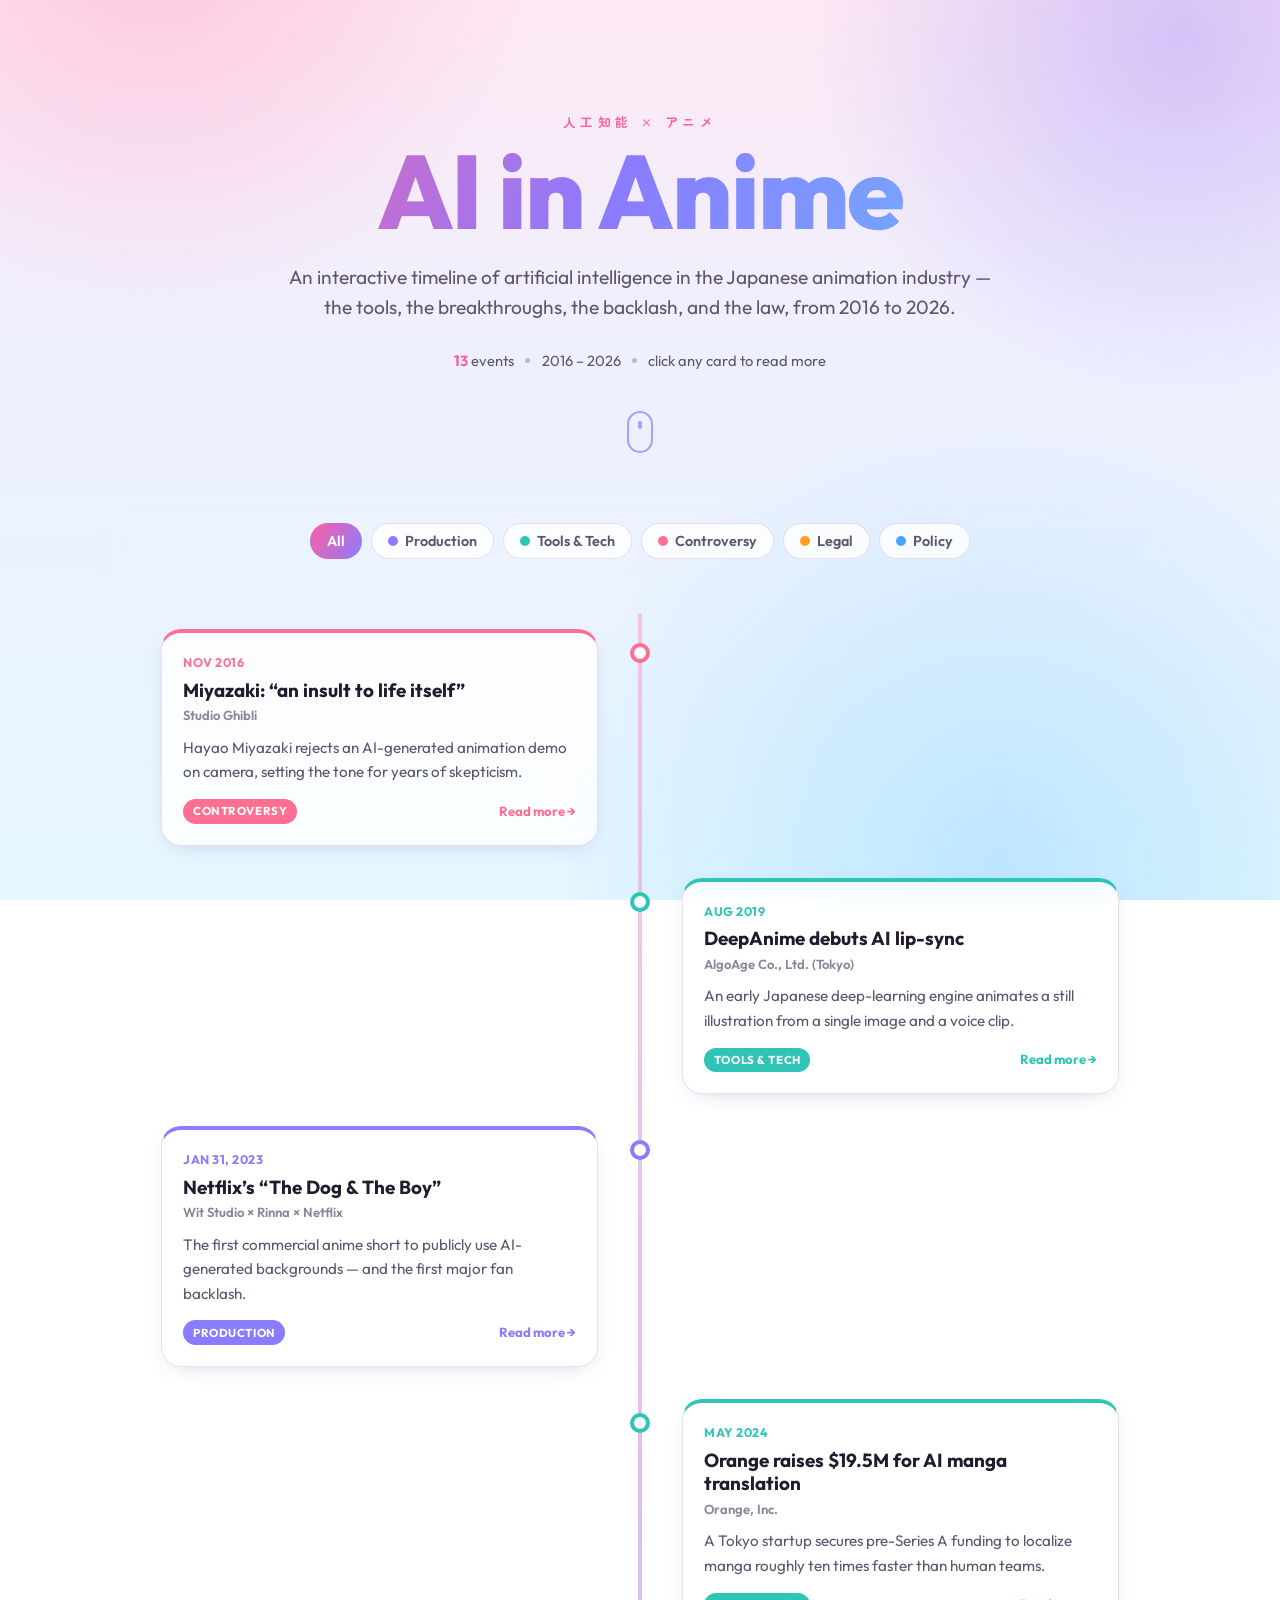
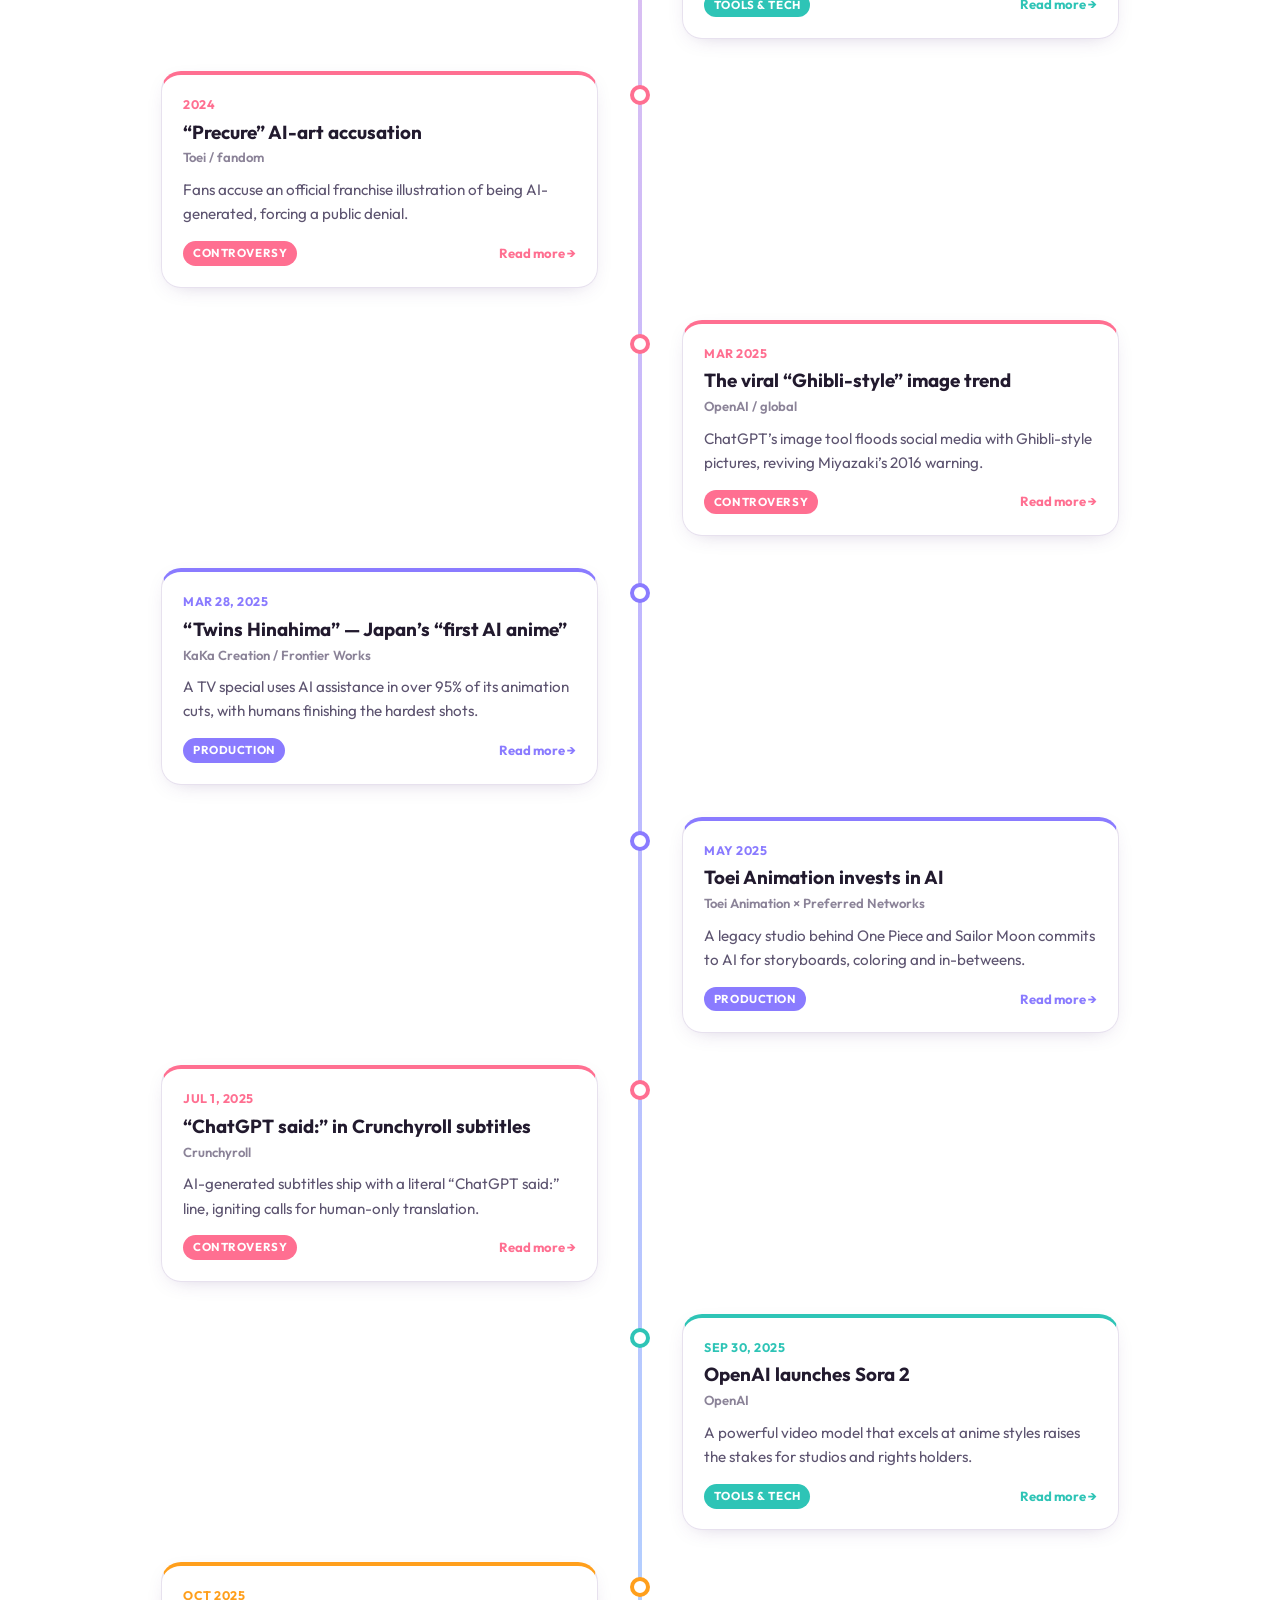
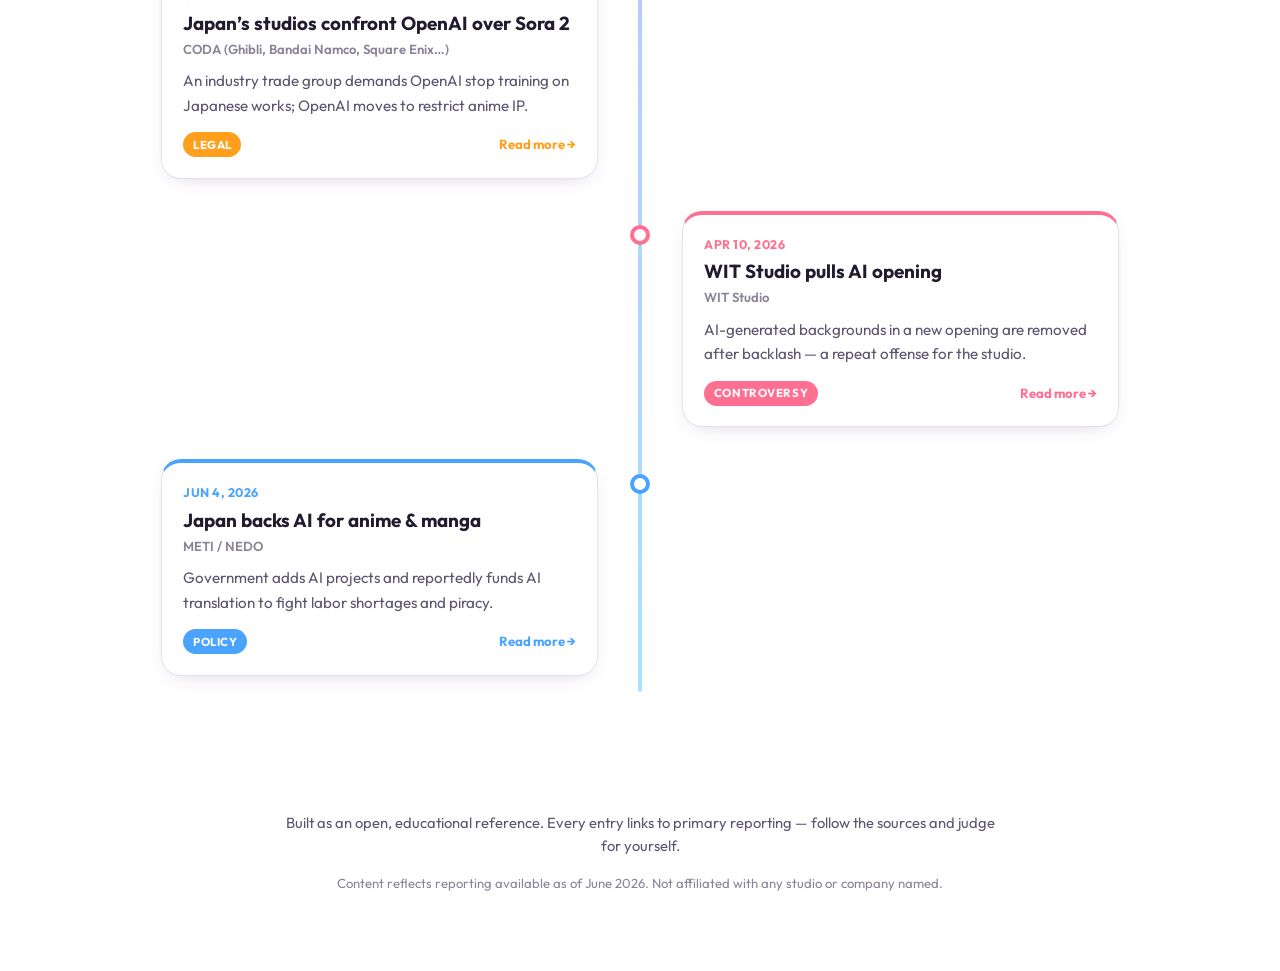
==== index.html @ b1997f8e "initialcommit" ====
<!DOCTYPE html>
<html lang="en">
<head>
  <meta charset="UTF-8" />
  <meta name="viewport" content="width=device-width, initial-scale=1.0" />
  <title>AI in Anime — An Interactive Timeline</title>
  <meta name="description" content="An interactive, clickable timeline of how artificial intelligence tools have been deployed across the Japanese animation industry, from 2016 to 2026." />

  <!-- Open Graph -->
  <meta property="og:title" content="AI in Anime — An Interactive Timeline" />
  <meta property="og:description" content="How AI tools entered the Japanese animation industry: milestones, controversies, tools and policy from 2016–2026." />
  <meta property="og:type" content="website" />

  <link rel="preconnect" href="https://fonts.googleapis.com" />
  <link rel="preconnect" href="https://fonts.gstatic.com" crossorigin />
  <link href="https://fonts.googleapis.com/css2?family=Outfit:wght@300;400;500;600;700;800&family=Zen+Maru+Gothic:wght@400;500;700&display=swap" rel="stylesheet" />
  <link rel="stylesheet" href="css/styles.css" />
</head>
<body>
  <!-- Decorative gradient sky + drifting petals -->
  <div class="sky" aria-hidden="true"></div>
  <div class="petals" id="petals" aria-hidden="true"></div>

  <header class="hero">
    <div class="hero-inner">
      <p class="kicker">人工知能 × アニメ</p>
      <h1>AI in Anime</h1>
      <p class="subtitle">An interactive timeline of artificial intelligence in the Japanese animation industry — the tools, the breakthroughs, the backlash, and the law, from 2016 to 2026.</p>
      <div class="hero-meta">
        <span><strong id="event-count">0</strong> events</span>
        <span class="dot"></span>
        <span><span id="year-span">—</span></span>
        <span class="dot"></span>
        <span>click any card to read more</span>
      </div>
      <a class="scroll-cue" href="#timeline" aria-label="Scroll to timeline">
        <span></span>
      </a>
    </div>
  </header>

  <nav class="filters" id="filters" aria-label="Filter events by category">
    <button class="chip is-active" data-filter="all">All</button>
    <button class="chip" data-filter="production"><i class="swatch" data-cat="production"></i>Production</button>
    <button class="chip" data-filter="tooling"><i class="swatch" data-cat="tooling"></i>Tools &amp; Tech</button>
    <button class="chip" data-filter="controversy"><i class="swatch" data-cat="controversy"></i>Controversy</button>
    <button class="chip" data-filter="legal"><i class="swatch" data-cat="legal"></i>Legal</button>
    <button class="chip" data-filter="policy"><i class="swatch" data-cat="policy"></i>Policy</button>
  </nav>

  <main>
    <section id="timeline" class="timeline" aria-label="Timeline of events">
      <div class="spine" aria-hidden="true"></div>
      <ol id="timeline-list" class="timeline-list"></ol>
      <p id="empty-state" class="empty-state" hidden>No events in this category.</p>
    </section>
  </main>

  <footer class="site-footer">
    <p>Built as an open, educational reference. Every entry links to primary reporting — follow the sources and judge for yourself.</p>
    <p class="muted">Content reflects reporting available as of June 2026. Not affiliated with any studio or company named.</p>
  </footer>

  <!-- Detail dialog -->
  <div class="modal" id="modal" role="dialog" aria-modal="true" aria-labelledby="modal-title" hidden>
    <div class="modal-backdrop" data-close></div>
    <div class="modal-card" role="document">
      <button class="modal-close" data-close aria-label="Close">&times;</button>
      <div class="modal-head">
        <span class="modal-cat" id="modal-cat"></span>
        <span class="modal-date" id="modal-date"></span>
      </div>
      <h2 id="modal-title"></h2>
      <p class="modal-studio" id="modal-studio"></p>
      <p class="modal-body" id="modal-body"></p>
      <div class="modal-sources">
        <h3>Sources</h3>
        <ul id="modal-sources-list"></ul>
      </div>
    </div>
  </div>

  <script src="data/events.js"></script>
  <script src="js/timeline.js"></script>
</body>
</html>
---- css/styles.css ----
/* =========================================================================
   AI in Anime — Timeline styles
   Anime-inspired: soft sky gradients, sakura petals, expressive accents.
   ========================================================================= */

:root {
  --bg-top: #fde9f3;
  --bg-mid: #eef0ff;
  --bg-bot: #e6f7ff;

  --ink: #221a2e;
  --ink-soft: #5d5470;
  --ink-faint: #8b8398;
  --card: rgba(255, 255, 255, 0.82);
  --card-solid: #ffffff;
  --line: rgba(120, 90, 160, 0.18);

  --sakura: #ff9ec4;
  --sakura-deep: #ff5fa2;
  --sky: #66c6ff;
  --grape: #8a7bff;
  --sun: #ffb35c;
  --mint: #4fd6b0;

  /* category colors */
  --c-production: #8a7bff;
  --c-tooling: #2ec4b6;
  --c-controversy: #ff6f91;
  --c-legal: #ff9f1c;
  --c-policy: #4aa3ff;

  --radius: 20px;
  --shadow: 0 14px 40px -18px rgba(80, 50, 120, 0.45);
  --shadow-soft: 0 6px 22px -12px rgba(80, 50, 120, 0.35);
  --maxw: 1080px;
}

* { box-sizing: border-box; }

html { scroll-behavior: smooth; }

body {
  margin: 0;
  font-family: "Outfit", system-ui, -apple-system, "Segoe UI", sans-serif;
  color: var(--ink);
  background: linear-gradient(180deg, var(--bg-top) 0%, var(--bg-mid) 42%, var(--bg-bot) 100%);
  background-attachment: fixed;
  min-height: 100vh;
  line-height: 1.6;
  overflow-x: hidden;
}

/* ---------- decorative background ---------- */
.sky {
  position: fixed;
  inset: 0;
  z-index: -2;
  pointer-events: none;
  background:
    radial-gradient(40rem 40rem at 12% -8%, rgba(255, 158, 196, 0.45), transparent 60%),
    radial-gradient(38rem 38rem at 92% 4%, rgba(138, 123, 255, 0.35), transparent 60%),
    radial-gradient(46rem 46rem at 78% 96%, rgba(102, 198, 255, 0.32), transparent 62%);
}

.petals { position: fixed; inset: 0; z-index: -1; pointer-events: none; overflow: hidden; }
.petal {
  position: absolute;
  top: -40px;
  width: 14px; height: 12px;
  background: var(--sakura);
  opacity: 0.55;
  border-radius: 12px 1px 12px 1px;
  animation: fall linear infinite;
}
@keyframes fall {
  0%   { transform: translateY(-5vh) translateX(0) rotate(0deg); }
  100% { transform: translateY(108vh) translateX(8vw) rotate(360deg); }
}
@media (prefers-reduced-motion: reduce) {
  .petal { display: none; }
  html { scroll-behavior: auto; }
}

/* ---------- hero ---------- */
.hero {
  max-width: var(--maxw);
  margin: 0 auto;
  padding: clamp(3.5rem, 9vw, 7rem) 1.4rem 2rem;
  text-align: center;
  position: relative;
}
.kicker {
  font-family: "Zen Maru Gothic", "Outfit", sans-serif;
  letter-spacing: 0.35em;
  text-transform: uppercase;
  font-size: 0.8rem;
  color: var(--sakura-deep);
  margin: 0 0 0.6rem;
  font-weight: 700;
}
.hero h1 {
  font-size: clamp(3rem, 11vw, 6.5rem);
  line-height: 0.95;
  margin: 0;
  font-weight: 800;
  letter-spacing: -0.02em;
  background: linear-gradient(110deg, var(--sakura-deep) 0%, var(--grape) 48%, var(--sky) 100%);
  -webkit-background-clip: text;
  background-clip: text;
  color: transparent;
}
.subtitle {
  max-width: 44rem;
  margin: 1.3rem auto 0;
  font-size: clamp(1rem, 2.2vw, 1.2rem);
  color: var(--ink-soft);
}
.hero-meta {
  display: flex;
  flex-wrap: wrap;
  gap: 0.7rem;
  justify-content: center;
  align-items: center;
  margin-top: 1.6rem;
  font-size: 0.92rem;
  color: var(--ink-soft);
}
.hero-meta strong { color: var(--sakura-deep); }
.hero-meta .dot { width: 5px; height: 5px; border-radius: 50%; background: var(--ink-faint); opacity: 0.5; }

.scroll-cue {
  display: inline-flex;
  margin-top: 2.4rem;
  width: 26px; height: 42px;
  border: 2px solid var(--grape);
  border-radius: 14px;
  position: relative;
  opacity: 0.7;
}
.scroll-cue span {
  position: absolute;
  top: 8px; left: 50%;
  width: 4px; height: 8px;
  margin-left: -2px;
  background: var(--grape);
  border-radius: 4px;
  animation: cue 1.6s ease-in-out infinite;
}
@keyframes cue { 0%,100% { transform: translateY(0); opacity: 1; } 50% { transform: translateY(10px); opacity: 0.3; } }

/* ---------- filters ---------- */
.filters {
  position: sticky;
  top: 0;
  z-index: 20;
  display: flex;
  flex-wrap: wrap;
  gap: 0.55rem;
  justify-content: center;
  padding: 0.9rem 1rem;
  margin: 1rem auto 0;
  max-width: var(--maxw);
  backdrop-filter: blur(10px);
}
.chip {
  display: inline-flex;
  align-items: center;
  gap: 0.45rem;
  border: 1px solid var(--line);
  background: var(--card);
  color: var(--ink-soft);
  padding: 0.5rem 1rem;
  border-radius: 999px;
  font-size: 0.9rem;
  font-weight: 600;
  font-family: inherit;
  cursor: pointer;
  transition: transform 0.15s ease, box-shadow 0.2s ease, color 0.2s ease, background 0.2s ease;
}
.chip:hover { transform: translateY(-2px); box-shadow: var(--shadow-soft); }
.chip.is-active { color: #fff; background: linear-gradient(120deg, var(--sakura-deep), var(--grape)); border-color: transparent; }
.chip .swatch { width: 10px; height: 10px; border-radius: 50%; display: inline-block; }
.chip.is-active .swatch { box-shadow: 0 0 0 2px rgba(255,255,255,0.6); }

.swatch[data-cat="production"]  { background: var(--c-production); }
.swatch[data-cat="tooling"]     { background: var(--c-tooling); }
.swatch[data-cat="controversy"] { background: var(--c-controversy); }
.swatch[data-cat="legal"]       { background: var(--c-legal); }
.swatch[data-cat="policy"]      { background: var(--c-policy); }

/* ---------- timeline ---------- */
.timeline {
  position: relative;
  max-width: var(--maxw);
  margin: 2.5rem auto 4rem;
  padding: 0 1.2rem;
}
.spine {
  position: absolute;
  top: 0; bottom: 0;
  left: 50%;
  width: 4px;
  margin-left: -2px;
  background: linear-gradient(180deg, var(--sakura), var(--grape), var(--sky));
  border-radius: 4px;
  opacity: 0.55;
}
.timeline-list { list-style: none; margin: 0; padding: 0; }

.t-item {
  position: relative;
  width: 50%;
  padding: 1rem 2.6rem;
  opacity: 0;
  transform: translateY(26px);
  transition: opacity 0.6s ease, transform 0.6s ease;
}
.t-item.in-view { opacity: 1; transform: none; }
.t-item.left  { left: 0; text-align: right; }
.t-item.right { left: 50%; text-align: left; }

/* node on the spine */
.t-item .node {
  position: absolute;
  top: 1.9rem;
  width: 20px; height: 20px;
  border-radius: 50%;
  background: var(--card-solid);
  border: 4px solid var(--grape);
  z-index: 3;
  transition: transform 0.2s ease, box-shadow 0.2s ease;
}
.t-item.left  .node { right: -10px; }
.t-item.right .node { left: -10px; }

.t-card {
  position: relative;
  display: inline-block;
  text-align: left;
  width: 100%;
  max-width: 30rem;
  background: var(--card);
  backdrop-filter: blur(6px);
  border: 1px solid var(--line);
  border-radius: var(--radius);
  box-shadow: var(--shadow-soft);
  padding: 1.25rem 1.35rem 1.3rem;
  cursor: pointer;
  transition: transform 0.2s ease, box-shadow 0.25s ease, border-color 0.2s ease;
  border-top: 4px solid var(--cat-color, var(--grape));
}
.t-card:hover, .t-card:focus-visible {
  transform: translateY(-4px);
  box-shadow: var(--shadow);
  outline: none;
}
.t-card:hover + .node { transform: scale(1.2); }

.t-date {
  font-size: 0.78rem;
  font-weight: 700;
  letter-spacing: 0.04em;
  color: var(--cat-color, var(--grape));
  text-transform: uppercase;
}
.t-card h3 {
  margin: 0.35rem 0 0.2rem;
  font-size: 1.18rem;
  font-weight: 700;
  line-height: 1.25;
  color: var(--ink);
}
.t-studio {
  margin: 0 0 0.6rem;
  font-size: 0.82rem;
  color: var(--ink-faint);
  font-weight: 600;
}
.t-summary { margin: 0 0 0.9rem; font-size: 0.95rem; color: var(--ink-soft); }
.t-foot { display: flex; align-items: center; justify-content: space-between; gap: 0.5rem; }
.t-tag {
  font-size: 0.72rem;
  font-weight: 700;
  text-transform: uppercase;
  letter-spacing: 0.05em;
  padding: 0.2rem 0.6rem;
  border-radius: 999px;
  color: #fff;
  background: var(--cat-color, var(--grape));
}
.t-more { font-size: 0.82rem; font-weight: 700; color: var(--cat-color, var(--grape)); }
.t-more::after { content: " →"; }

.empty-state { text-align: center; color: var(--ink-faint); padding: 3rem 0; }

/* ---------- modal ---------- */
.modal { position: fixed; inset: 0; z-index: 50; display: flex; align-items: center; justify-content: center; padding: 1.2rem; }
.modal[hidden] { display: none; }
.modal-backdrop { position: absolute; inset: 0; background: rgba(40, 24, 60, 0.45); backdrop-filter: blur(4px); }
.modal-card {
  position: relative;
  z-index: 1;
  width: min(40rem, 100%);
  max-height: 86vh;
  overflow-y: auto;
  background: var(--card-solid);
  border-radius: 24px;
  padding: 2rem 2rem 2.2rem;
  box-shadow: 0 30px 80px -20px rgba(60, 30, 90, 0.6);
  border-top: 6px solid var(--cat-color, var(--grape));
  animation: pop 0.25s ease;
}
@keyframes pop { from { transform: translateY(16px) scale(0.98); opacity: 0; } to { transform: none; opacity: 1; } }
.modal-close {
  position: absolute; top: 0.8rem; right: 1rem;
  background: none; border: none;
  font-size: 1.9rem; line-height: 1;
  color: var(--ink-faint); cursor: pointer;
}
.modal-close:hover { color: var(--ink); }
.modal-head { display: flex; align-items: center; gap: 0.8rem; flex-wrap: wrap; }
.modal-cat {
  font-size: 0.72rem; font-weight: 700; text-transform: uppercase; letter-spacing: 0.06em;
  color: #fff; background: var(--cat-color, var(--grape));
  padding: 0.22rem 0.7rem; border-radius: 999px;
}
.modal-date { font-size: 0.85rem; font-weight: 700; color: var(--ink-faint); }
.modal-card h2 { margin: 0.7rem 0 0.2rem; font-size: 1.7rem; line-height: 1.2; }
.modal-studio { margin: 0 0 1.1rem; color: var(--cat-color, var(--grape)); font-weight: 600; font-size: 0.95rem; }
.modal-body { color: var(--ink-soft); font-size: 1.02rem; }
.modal-sources { margin-top: 1.6rem; border-top: 1px dashed var(--line); padding-top: 1rem; }
.modal-sources h3 { margin: 0 0 0.6rem; font-size: 0.8rem; text-transform: uppercase; letter-spacing: 0.08em; color: var(--ink-faint); }
.modal-sources ul { margin: 0; padding: 0; list-style: none; display: flex; flex-wrap: wrap; gap: 0.5rem; }
.modal-sources a {
  display: inline-flex; align-items: center; gap: 0.35rem;
  font-size: 0.88rem; font-weight: 600;
  color: var(--grape); text-decoration: none;
  background: rgba(138, 123, 255, 0.1);
  padding: 0.4rem 0.8rem; border-radius: 999px;
  transition: background 0.2s ease, transform 0.15s ease;
}
.modal-sources a:hover { background: rgba(138, 123, 255, 0.2); transform: translateY(-2px); }
.modal-sources a::after { content: "↗"; font-size: 0.78rem; }

/* ---------- footer ---------- */
.site-footer {
  max-width: 48rem;
  margin: 0 auto;
  padding: 2.5rem 1.4rem 4rem;
  text-align: center;
  color: var(--ink-soft);
  font-size: 0.92rem;
}
.site-footer .muted { color: var(--ink-faint); font-size: 0.82rem; margin-top: 0.6rem; }

/* ---------- responsive ---------- */
@media (max-width: 720px) {
  .spine { left: 22px; }
  .t-item { width: 100%; left: 0 !important; text-align: left; padding: 0.8rem 0 0.8rem 3.2rem; }
  .t-item.left .node, .t-item.right .node { left: 12px; right: auto; }
  .t-card { max-width: none; }
  .filters { gap: 0.4rem; padding: 0.7rem 0.6rem; }
  .chip { padding: 0.45rem 0.8rem; font-size: 0.82rem; }
}
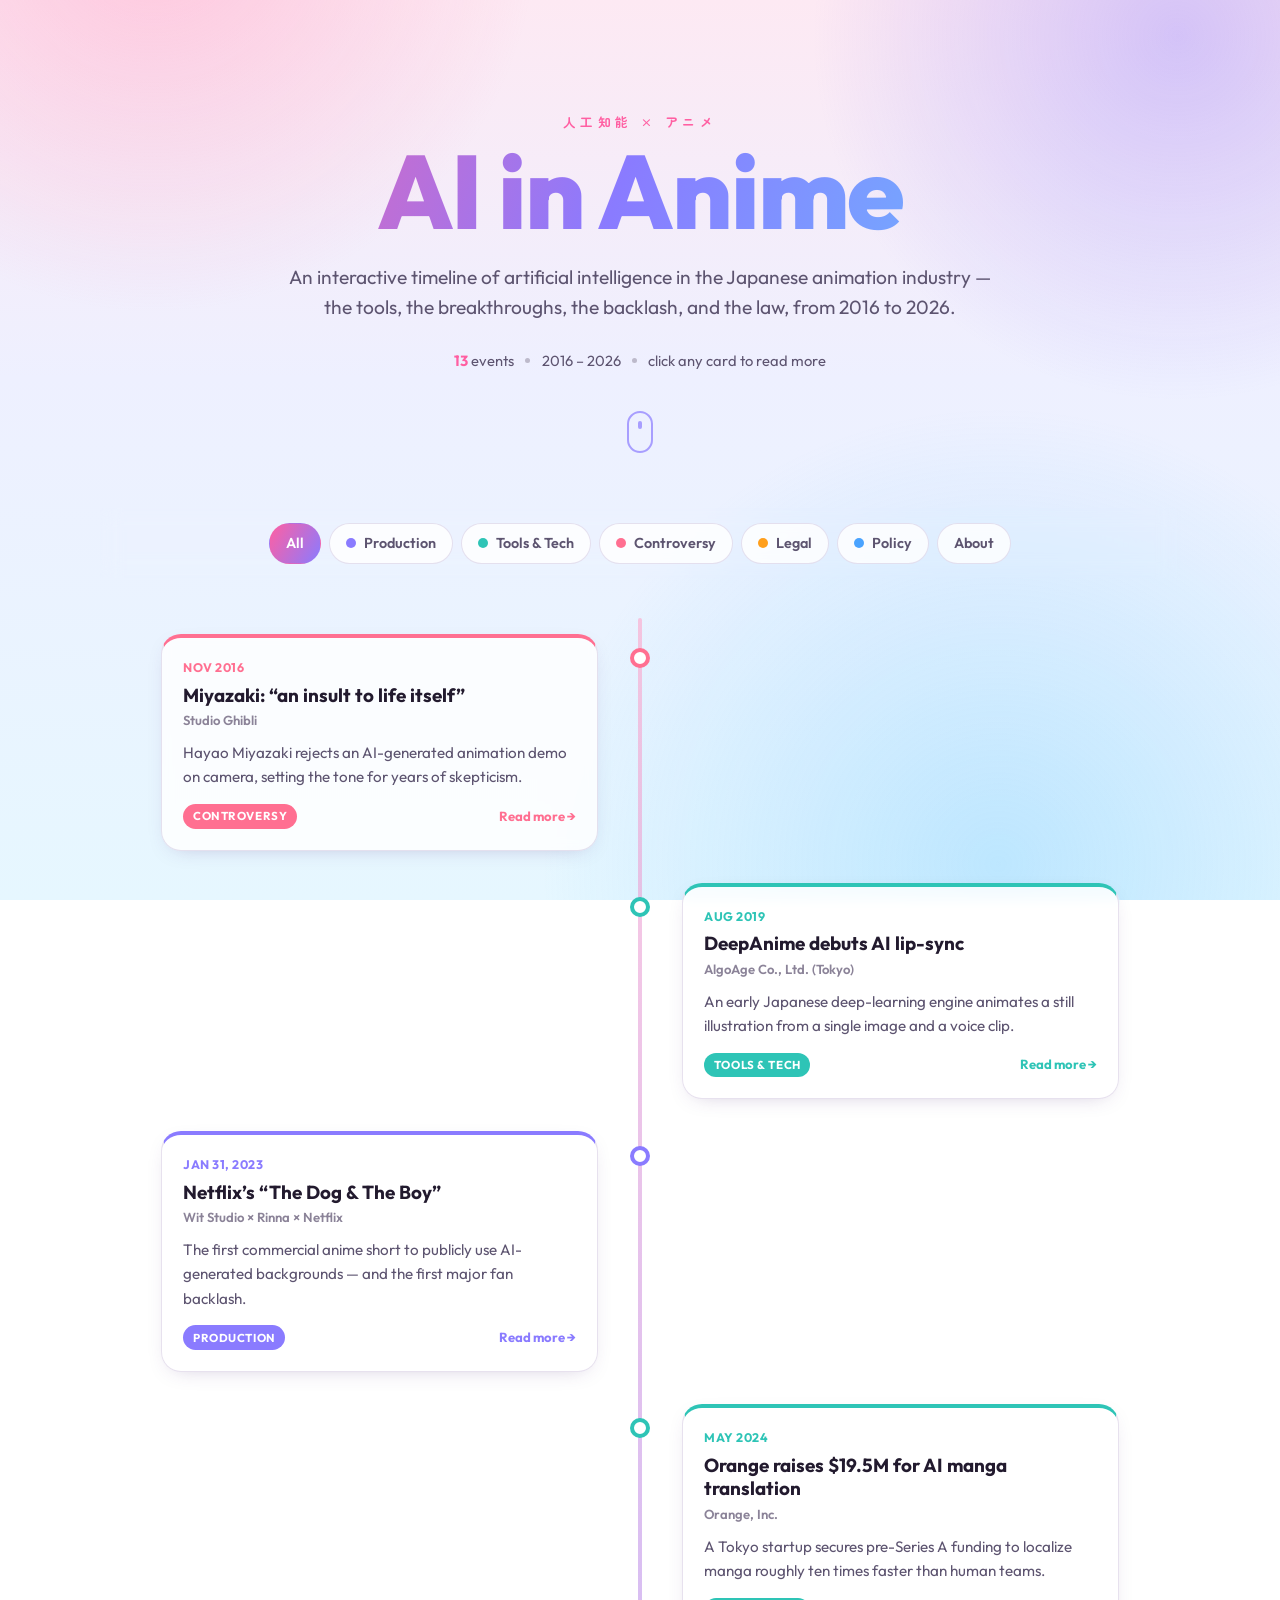
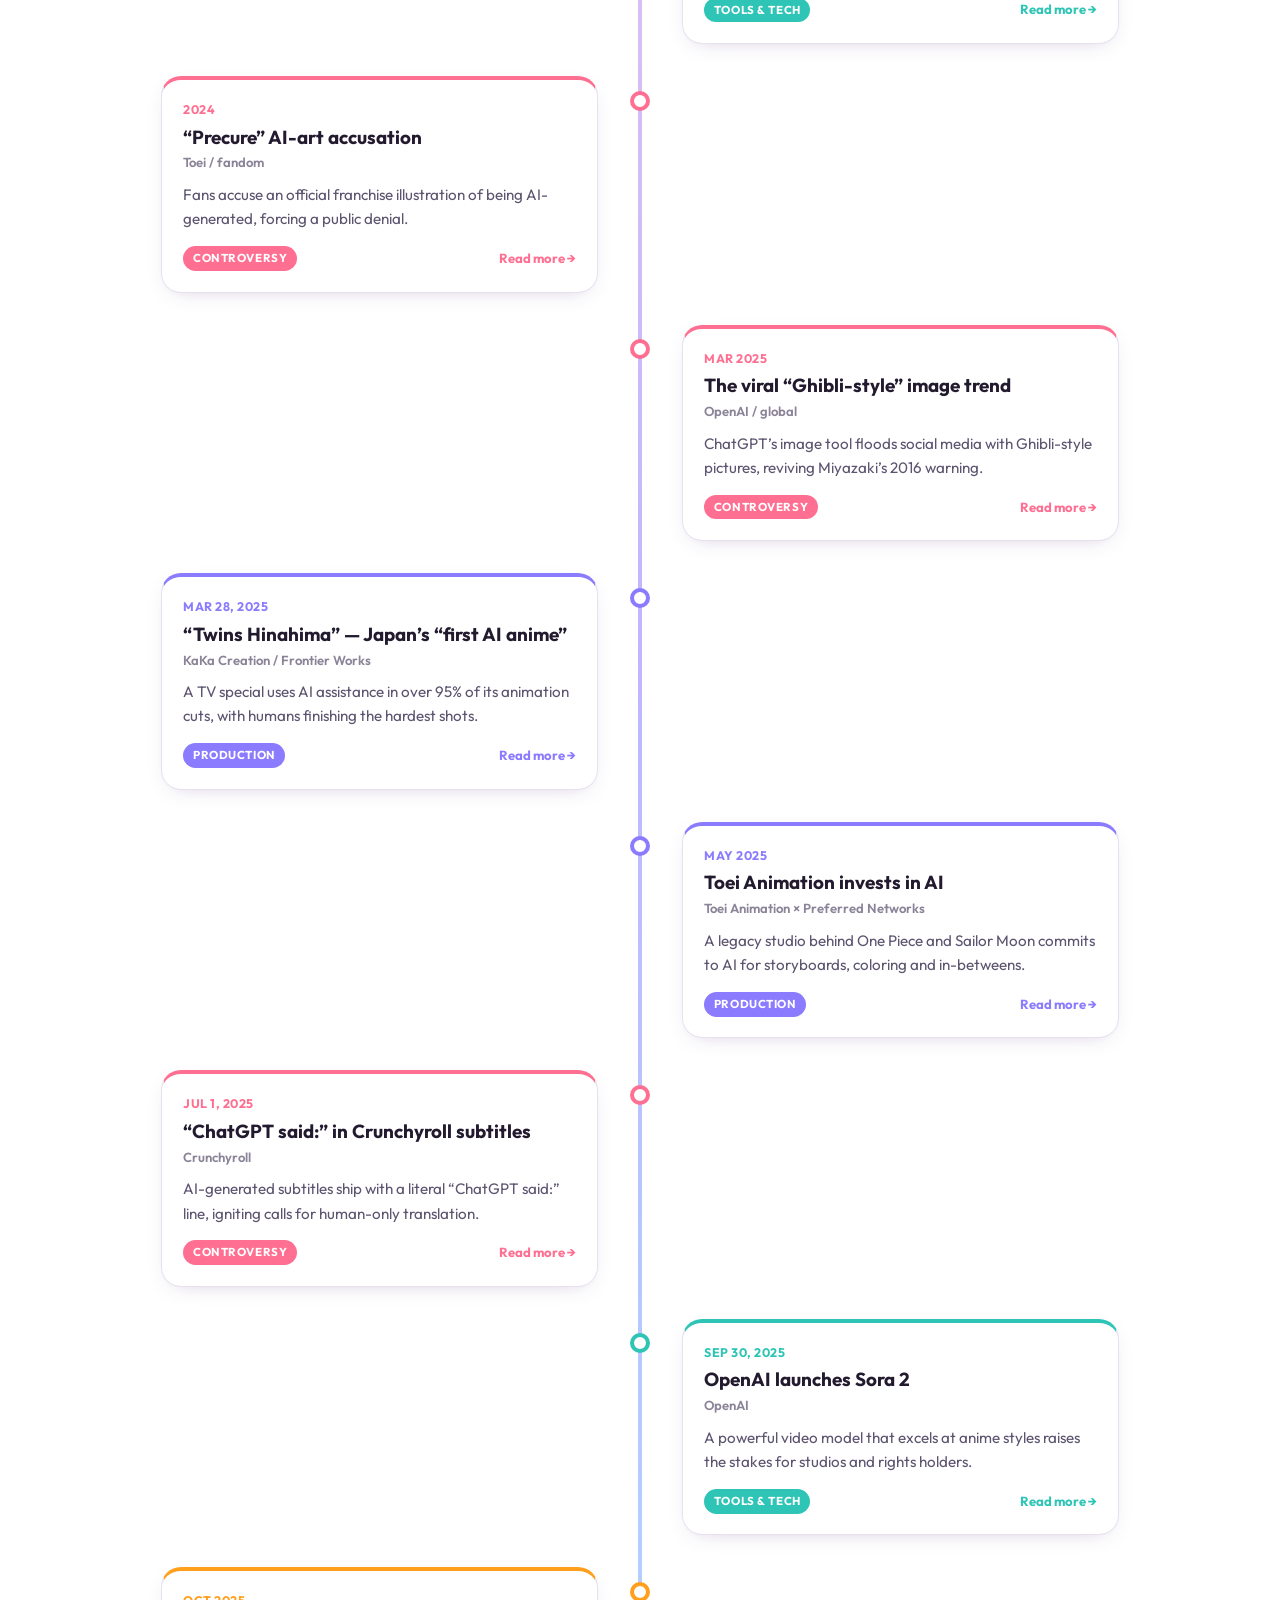
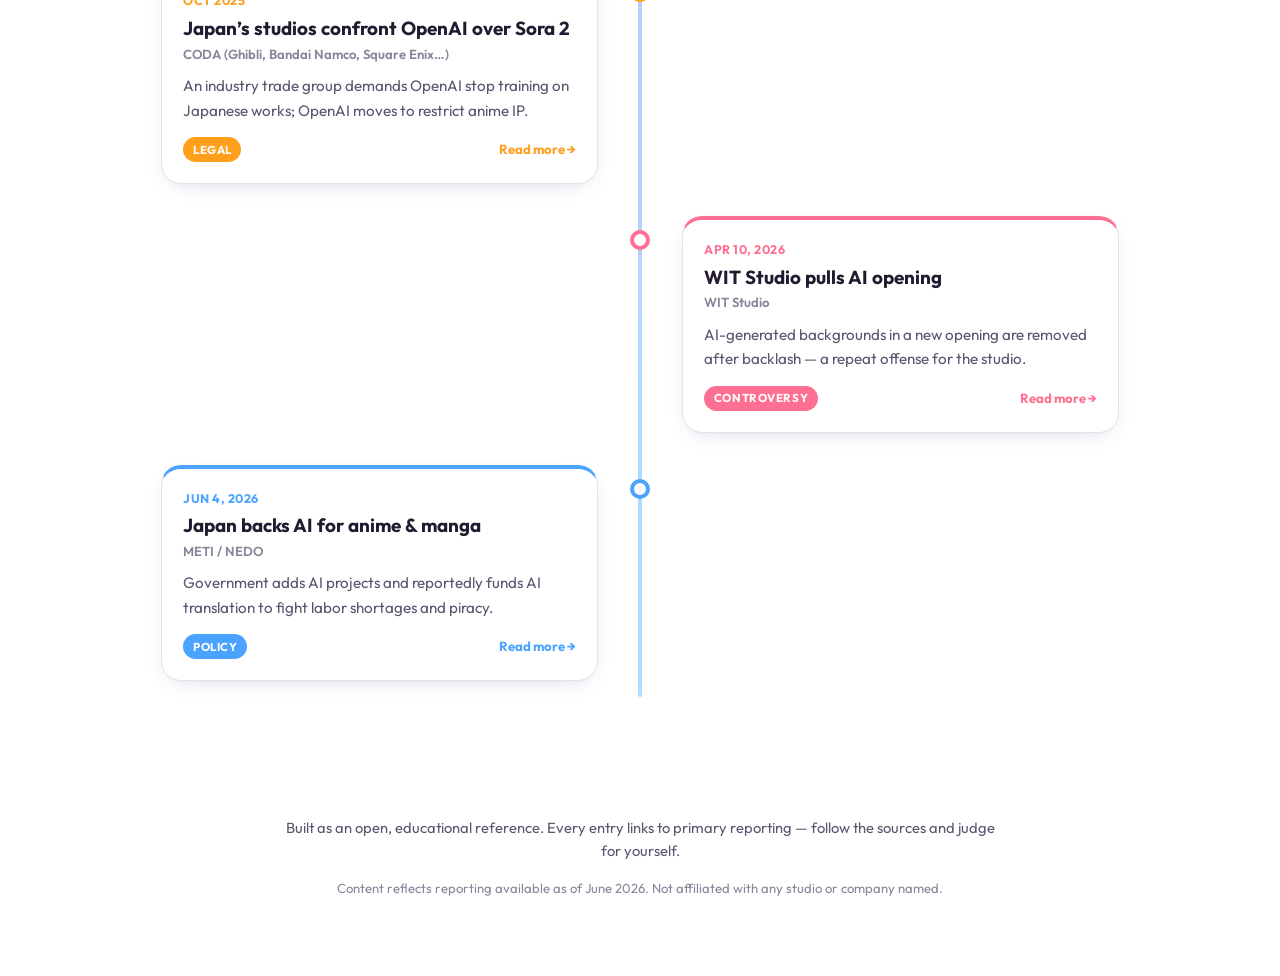
==== commit c4953719: "update" ====
--- a/index.html
+++ b/index.html
@@ -46,6 +46,7 @@
     <button class="chip" data-filter="controversy"><i class="swatch" data-cat="controversy"></i>Controversy</button>
     <button class="chip" data-filter="legal"><i class="swatch" data-cat="legal"></i>Legal</button>
     <button class="chip" data-filter="policy"><i class="swatch" data-cat="policy"></i>Policy</button>
+    <a class="chip chip--link" href="about.html">About</a>
   </nav>
 
   <main>
--- a/css/styles.css
+++ b/css/styles.css
@@ -342,6 +342,62 @@
 .modal-sources a:hover { background: rgba(138, 123, 255, 0.2); transform: translateY(-2px); }
 .modal-sources a::after { content: "↗"; font-size: 0.78rem; }
 
+/* ---------- link-style chip (nav links) ---------- */
+.chip--link { text-decoration: none; }
+.chip--link:hover { color: var(--grape); }
+
+/* ---------- about page ---------- */
+.hero--compact { padding-bottom: 0.5rem; }
+.about { max-width: 46rem; margin: 2rem auto 3rem; padding: 0 1.4rem; }
+.about-card {
+  background: var(--card);
+  backdrop-filter: blur(6px);
+  border: 1px solid var(--line);
+  border-top: 5px solid var(--grape);
+  border-radius: var(--radius);
+  box-shadow: var(--shadow-soft);
+  padding: clamp(1.6rem, 4vw, 2.6rem);
+}
+.about-card h2 {
+  font-size: 1.4rem;
+  margin: 0 0 0.6rem;
+  background: linear-gradient(110deg, var(--sakura-deep), var(--grape));
+  -webkit-background-clip: text;
+  background-clip: text;
+  color: transparent;
+}
+.about-card p { color: var(--ink-soft); margin: 0 0 1rem; }
+.about-card strong { color: var(--ink); font-weight: 700; }
+.about-divider {
+  height: 2px;
+  margin: 1.8rem 0;
+  background: linear-gradient(90deg, transparent, var(--line), transparent);
+}
+.about-meta {
+  display: grid;
+  grid-template-columns: repeat(auto-fit, minmax(13rem, 1fr));
+  gap: 0.9rem 1.4rem;
+  margin: 1.4rem 0 0;
+}
+.about-meta div {
+  background: rgba(138, 123, 255, 0.07);
+  border: 1px solid var(--line);
+  border-radius: 14px;
+  padding: 0.75rem 0.95rem;
+}
+.about-meta dt {
+  font-size: 0.72rem;
+  text-transform: uppercase;
+  letter-spacing: 0.07em;
+  font-weight: 700;
+  color: var(--sakura-deep);
+  margin-bottom: 0.15rem;
+}
+.about-meta dd { margin: 0; font-weight: 600; color: var(--ink); font-size: 0.96rem; }
+.about-muted { color: var(--ink-faint); font-size: 0.9rem; }
+.about-back { margin-top: 1.8rem; }
+.about-back .chip { text-decoration: none; }
+
 /* ---------- footer ---------- */
 .site-footer {
   max-width: 48rem;
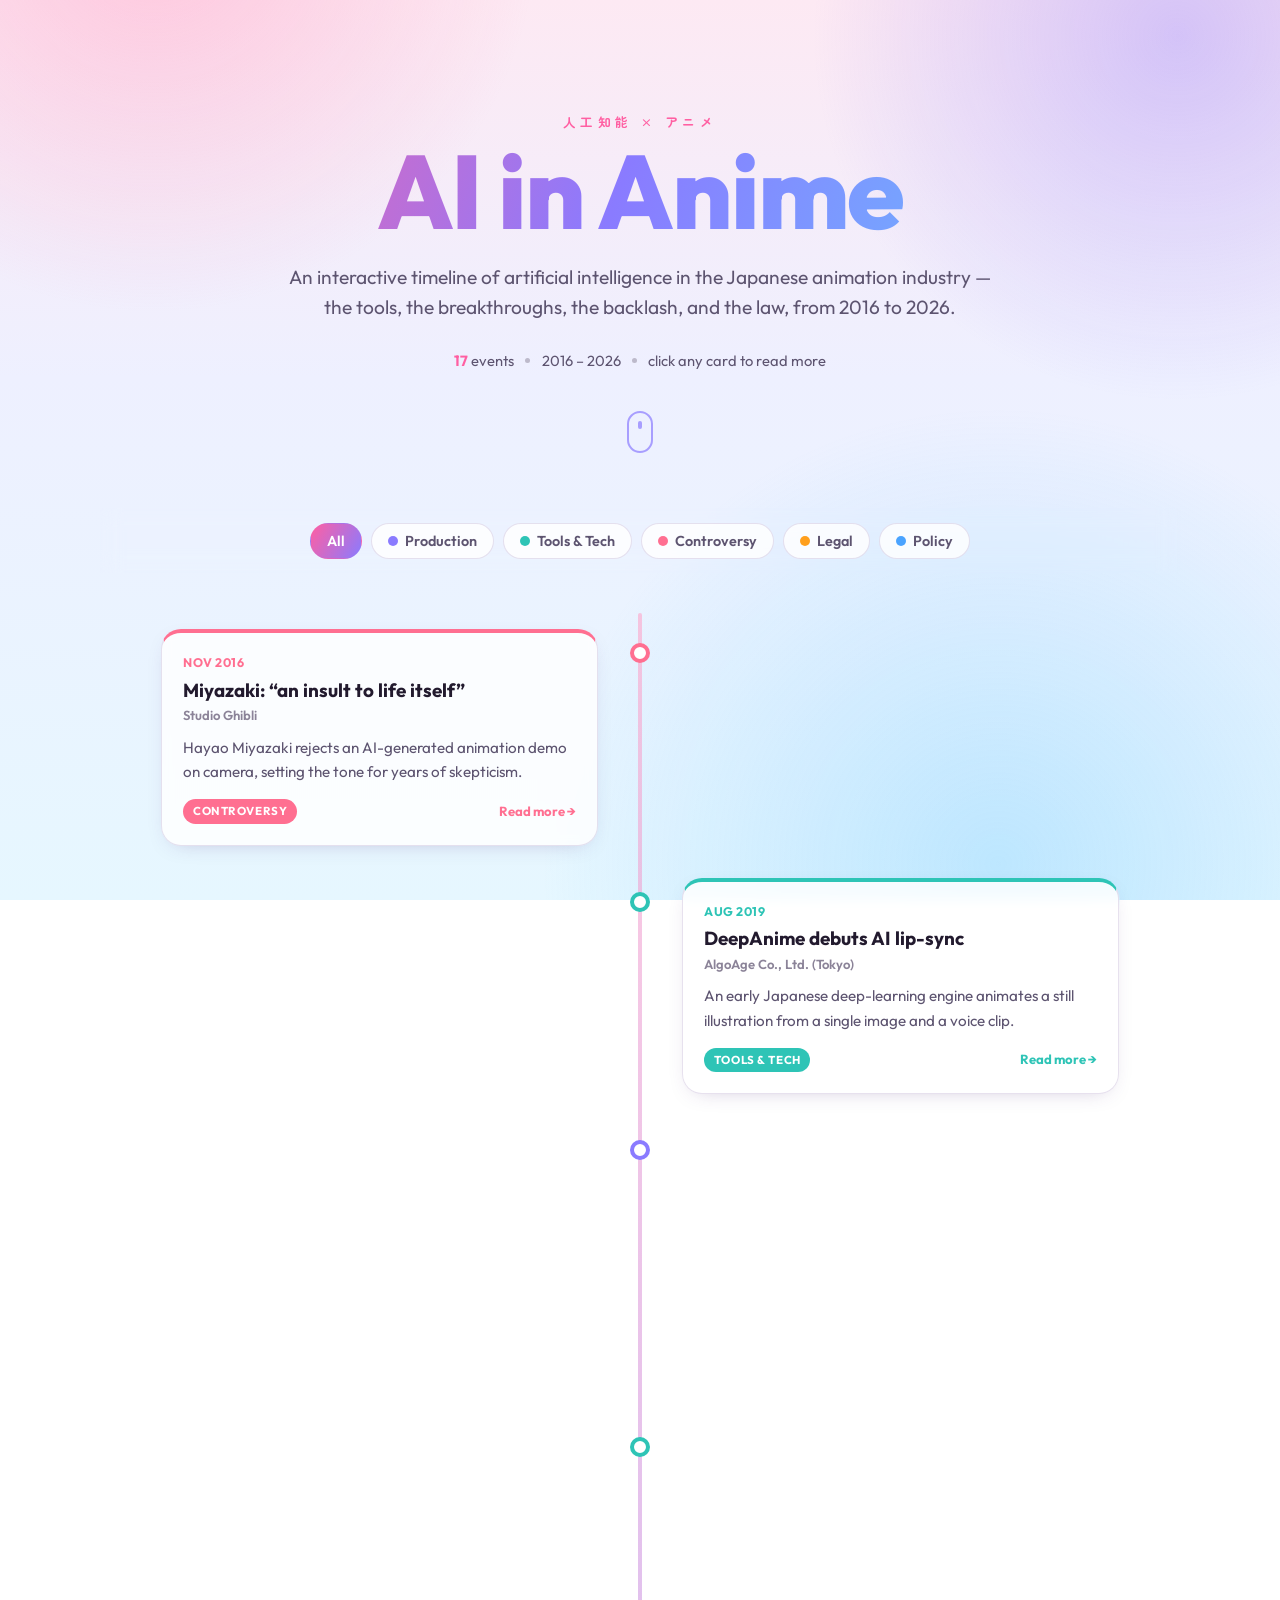
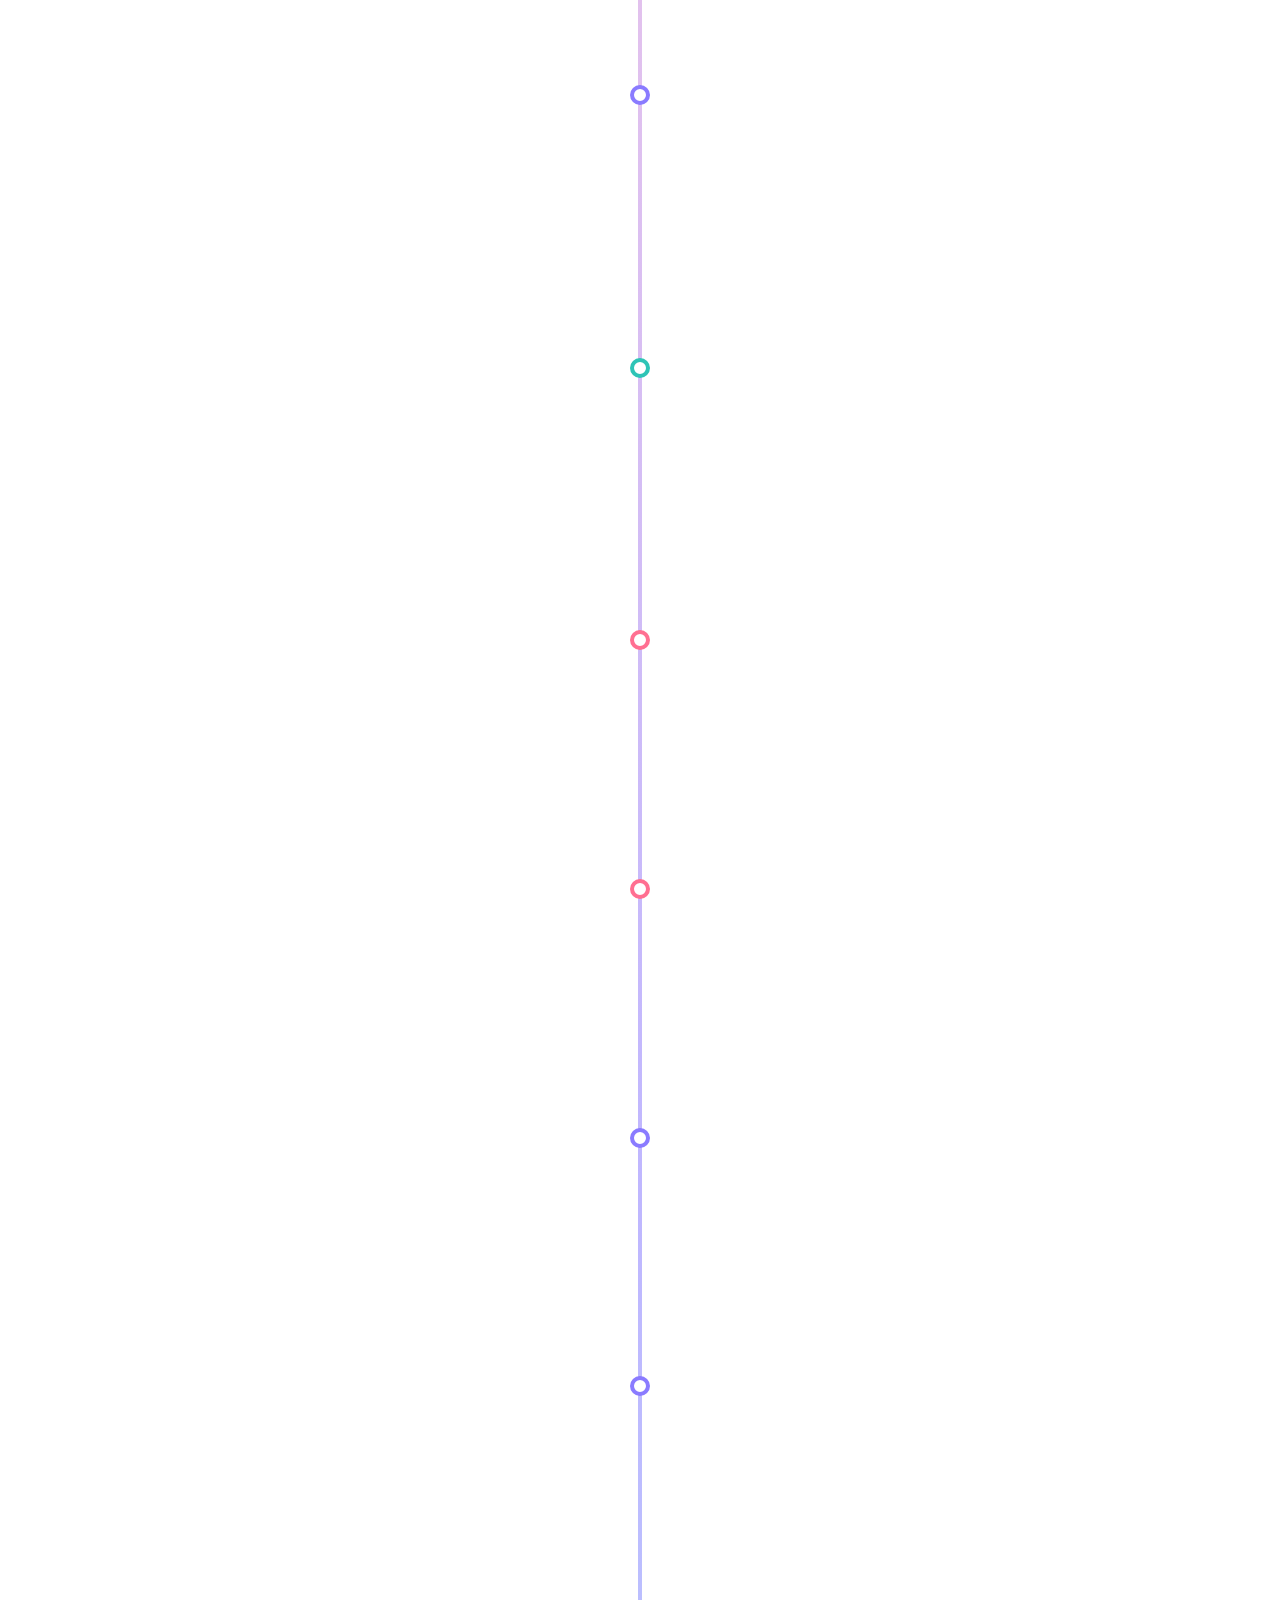
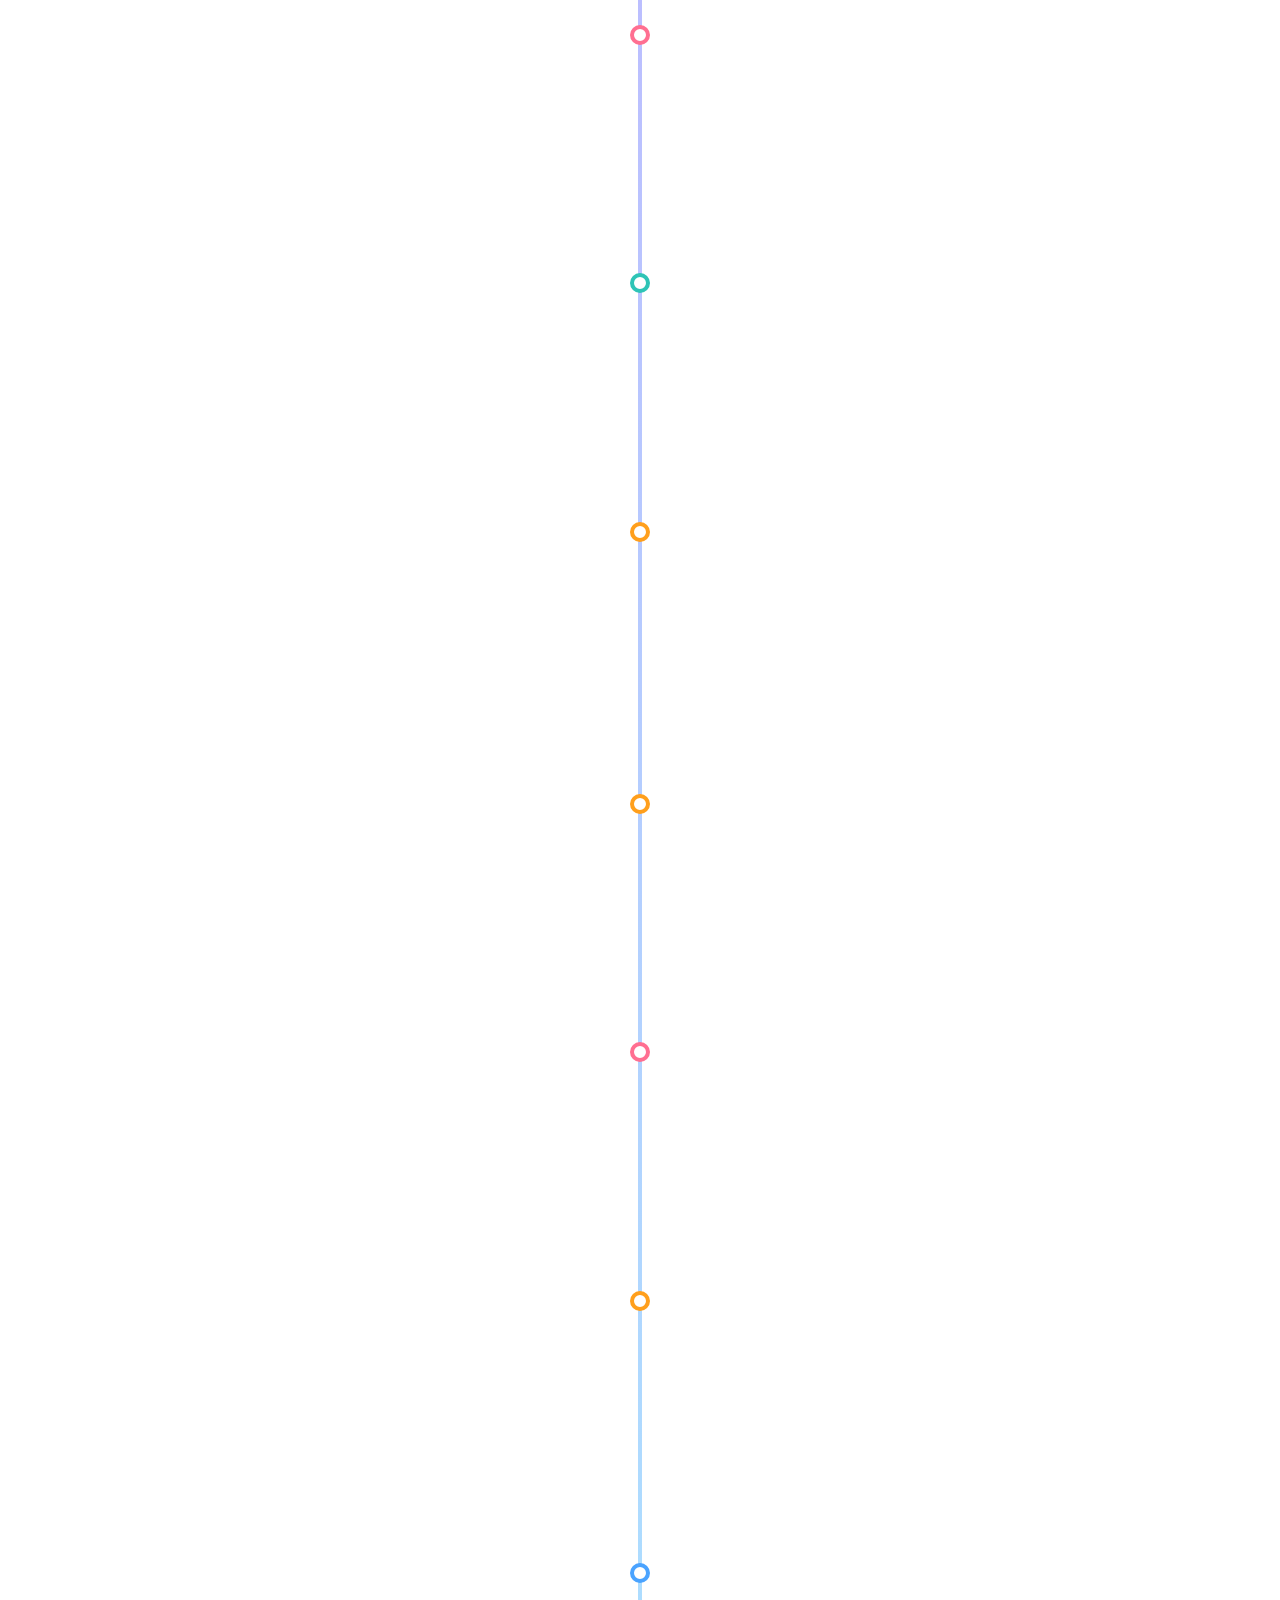
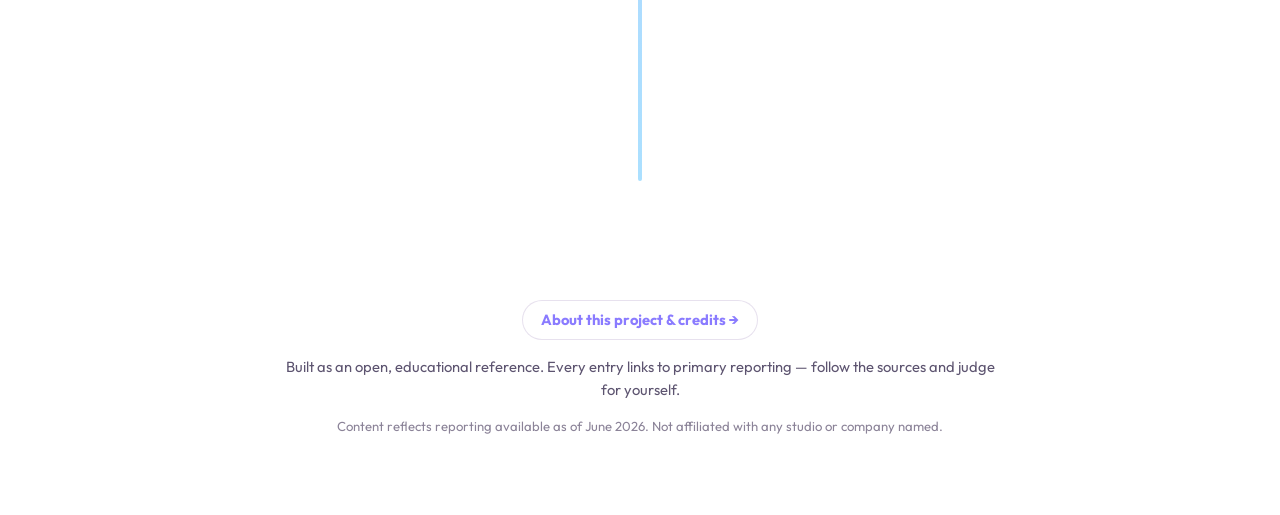
==== commit 80ab9b93: "recommit" ====
--- a/index.html
+++ b/index.html
@@ -46,7 +46,6 @@
     <button class="chip" data-filter="controversy"><i class="swatch" data-cat="controversy"></i>Controversy</button>
     <button class="chip" data-filter="legal"><i class="swatch" data-cat="legal"></i>Legal</button>
     <button class="chip" data-filter="policy"><i class="swatch" data-cat="policy"></i>Policy</button>
-    <a class="chip chip--link" href="about.html">About</a>
   </nav>
 
   <main>
@@ -58,6 +57,7 @@
   </main>
 
   <footer class="site-footer">
+    <p><a class="footer-link" href="about.html">About this project &amp; credits →</a></p>
     <p>Built as an open, educational reference. Every entry links to primary reporting — follow the sources and judge for yourself.</p>
     <p class="muted">Content reflects reporting available as of June 2026. Not affiliated with any studio or company named.</p>
   </footer>
--- a/css/styles.css
+++ b/css/styles.css
@@ -408,6 +408,18 @@
   font-size: 0.92rem;
 }
 .site-footer .muted { color: var(--ink-faint); font-size: 0.82rem; margin-top: 0.6rem; }
+.footer-link {
+  display: inline-block;
+  font-weight: 700;
+  text-decoration: none;
+  color: var(--grape);
+  padding: 0.45rem 1.1rem;
+  border: 1px solid var(--line);
+  border-radius: 999px;
+  background: var(--card);
+  transition: transform 0.15s ease, box-shadow 0.2s ease, color 0.2s ease;
+}
+.footer-link:hover { transform: translateY(-2px); box-shadow: var(--shadow-soft); color: var(--sakura-deep); }
 
 /* ---------- responsive ---------- */
 @media (max-width: 720px) {
